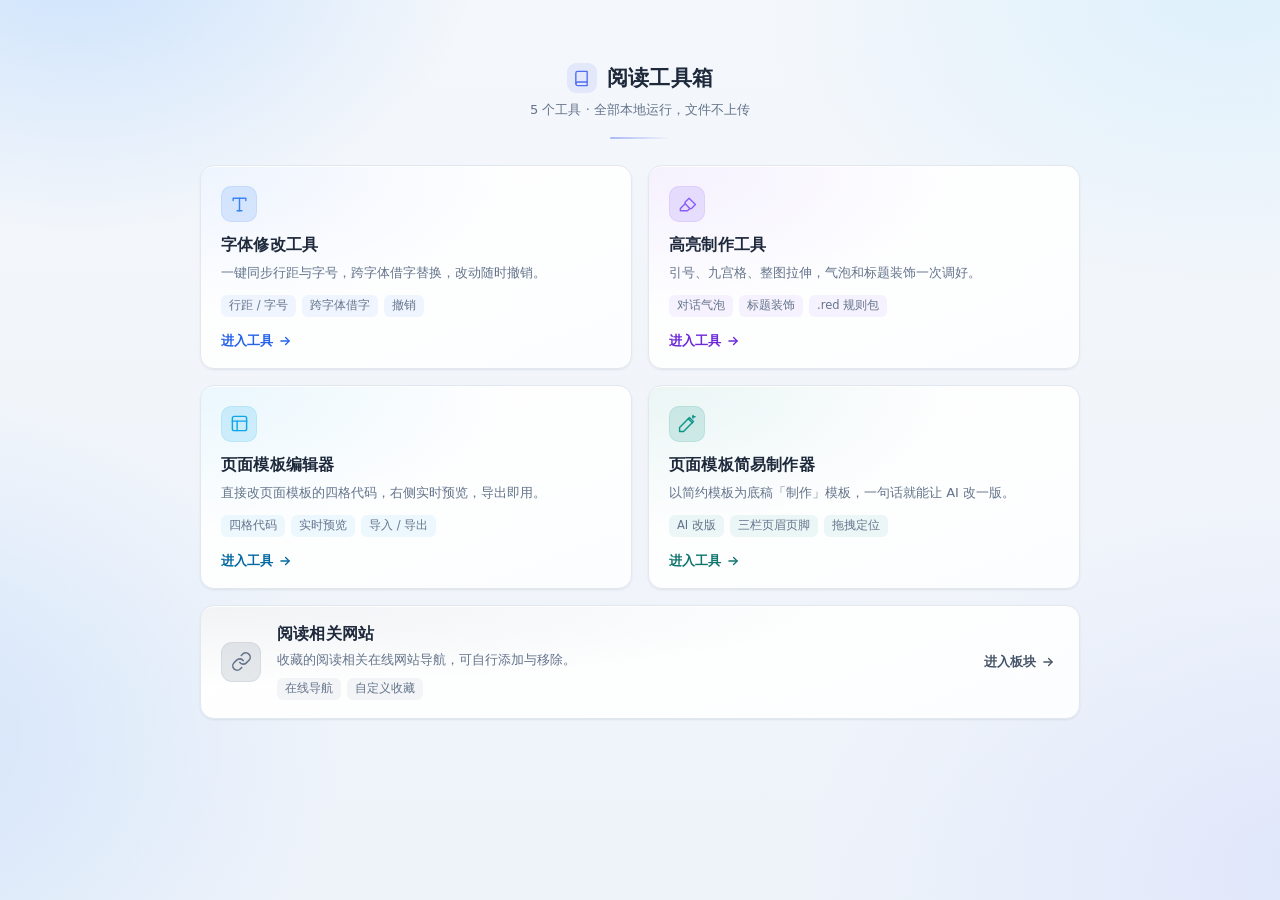
==== index.html @ 983c4b40 "sync: 2026-11-15 18:40" ====
<!DOCTYPE html>
<html lang="zh-CN">
<head>
<meta charset="UTF-8">
<meta name="viewport" content="width=device-width, initial-scale=1">
<title>阅读工具箱</title>
<style>
    :root {
        --bg: #f1f5f9;
        --panel: #ffffff;
        --text: #1e293b;
        --text2: #64748b;
        --text3: #94a3b8;
        --border: #e2e8f0;
        --accent: #4f6ef2;
        --tag-bg: #f1f5f9;
        --shadow: 0 1px 2px rgba(15,23,42,.05), 0 1px 3px rgba(15,23,42,.04);
        --shadow-h: 0 12px 26px -14px rgba(15,23,42,.35);
    }
    * { margin: 0; padding: 0; box-sizing: border-box; }
    body {
        font-family: "Microsoft YaHei", system-ui, -apple-system, sans-serif;
        background: var(--bg); color: var(--text);
        min-height: 100vh; display: flex; align-items: flex-start; justify-content: center;
        padding: 7vh 24px 8vh;
        -webkit-font-smoothing: antialiased;
    }
    body::before { content: ""; position: fixed; inset: 0; z-index: -1; pointer-events: none;
        background:
            radial-gradient(620px 440px at 6% -6%, rgba(147,197,253,.42), transparent 65%),
            radial-gradient(720px 480px at 96% -2%, rgba(186,230,253,.38), transparent 65%),
            radial-gradient(680px 540px at -8% 82%, rgba(96,165,250,.20), transparent 65%),
            radial-gradient(760px 580px at 102% 96%, rgba(165,180,252,.20), transparent 65%),
            linear-gradient(180deg, #f4f7fb 0%, #eef3fa 100%); }

    .wrap { width: 100%; max-width: 880px; }

    /* ---------- 标题区 ---------- */
    .hd { display: flex; flex-direction: column; align-items: center; gap: 8px; }
    .hd-t { display: flex; align-items: center; gap: 10px; }
    .hdic { width: 30px; height: 30px; border-radius: 9px; display: grid; place-items: center;
        background: rgba(79,110,242,.10); color: #4f6ef2; flex: none; }
    .hdic svg { width: 17px; height: 17px; }
    h1 { font-size: 21px; font-weight: 600; letter-spacing: .3px; }
    .sub { color: var(--text2); font-size: 13px; }
    .rule { width: 60px; height: 2px; border: 0; border-radius: 2px; margin: 18px auto 26px;
        background: linear-gradient(90deg, rgba(79,110,242,.45), rgba(79,110,242,0)); }

    /* ---------- 卡片网格 ---------- */
    /* 两行 1fr：不管哪张卡说明多一行，两行都会拉成同一高度；
       第三行是通栏那张，按内容高度走 */
    .grid { display: grid; grid-template-columns: 1fr 1fr; grid-template-rows: 1fr 1fr auto; gap: 16px; }
    @media (max-width: 720px) {
        /* 单列时一行一张卡，等高等得没意义，恢复逐卡自适应 */
        .grid { grid-template-columns: 1fr; grid-template-rows: none; grid-auto-rows: auto; }
    }
    a.card {
        --c: 79,110,242;
        --tint: .085;
        display: flex; flex-direction: column;
        position: relative; text-decoration: none; color: var(--text);
        background:
            radial-gradient(125% 125% at 0% 0%, rgba(var(--c), var(--tint)), rgba(var(--c), 0) 58%),
            linear-gradient(160deg, #ffffff 0%, #fcfdfe 100%);
        border: 1px solid var(--border);
        border-radius: 14px;
        padding: 20px 20px 18px;
        box-shadow: var(--shadow), inset 0 1px 0 rgba(255,255,255,.85);
        transition: transform .18s ease, box-shadow .18s ease, border-color .18s ease, background .18s ease;
    }
    a.card:hover { transform: translateY(-2px); border-color: rgba(var(--c), .32); box-shadow: var(--shadow-h);
        background:
            radial-gradient(125% 125% at 0% 0%, rgba(var(--c), .13), rgba(var(--c), 0) 58%),
            linear-gradient(160deg, #ffffff 0%, #fcfdfe 100%); }
    a.card:focus-visible { outline: 2px solid rgb(var(--c)); outline-offset: 3px; }

    /* 图标块 */
    .ic { width: 36px; height: 36px; border-radius: 10px; flex: none;
        display: grid; place-items: center;
        background: rgba(var(--c), .16);
        box-shadow: inset 0 0 0 1px rgba(var(--c), .10);
        color: rgb(var(--c));
        transition: background .18s ease, transform .18s ease, box-shadow .18s ease; }
    .ic svg { width: 19px; height: 19px; }
    a.card:hover .ic { background: rgba(var(--c), .24); box-shadow: inset 0 0 0 1px rgba(var(--c), .18); transform: translateY(-1px); }

    a.card h2 { font-size: 16px; font-weight: 600; margin: 13px 0 6px; letter-spacing: .2px; }
    a.card p { font-size: 13px; line-height: 1.65; color: var(--text2); }

    .tags { display: flex; flex-wrap: wrap; gap: 6px; margin-top: 12px; }
    .tags span { font-size: 11.5px; line-height: 1; padding: 5px 8px; border-radius: 6px;
        background: rgba(var(--c), .07); color: var(--text2); white-space: nowrap; }

    .go { margin-top: auto; padding-top: 15px; display: flex; align-items: center; gap: 5px;
        font-size: 13px; font-weight: 600; color: rgb(var(--ct, var(--c))); }
    .go svg { width: 14px; height: 14px; transition: transform .18s ease; }
    a.card:hover .go svg { transform: translateX(3px); }

    /* 第五张：通栏横排，补齐网格 */
    a.card.wide { grid-column: 1 / -1; flex-direction: row; align-items: center; gap: 16px; padding: 18px 20px; }
    a.card.wide .ic { width: 40px; height: 40px; border-radius: 11px; }
    a.card.wide .ic svg { width: 21px; height: 21px; }
    a.card.wide .wb { flex: 1; min-width: 0; }
    a.card.wide h2 { margin: 0 0 4px; }
    a.card.wide .tags { margin-top: 8px; }
    a.card.wide .go { margin: 0; padding: 0 4px 0 0; flex: none; }
    @media (max-width: 720px) {
        a.card.wide { flex-direction: column; align-items: stretch; padding: 20px 20px 18px; }
        a.card.wide .ic { width: 36px; height: 36px; border-radius: 10px; }
        a.card.wide .ic svg { width: 19px; height: 19px; }
        a.card.wide h2 { margin: 13px 0 6px; }
        a.card.wide .tags { margin-top: 12px; }
        a.card.wide .go { margin-top: auto; padding: 15px 0 0; }
    }

    /* 每卡主题色：--c 图标取色，--ct 文字取色（更深，保证对比度） */
    a.card.c-blue   { --c: 59,130,246;  --ct: 37,99,235; }
    a.card.c-violet { --c: 139,92,246;  --ct: 109,40,217; }
    a.card.c-sky    { --c: 14,165,233;  --ct: 3,105,161; }
    a.card.c-teal   { --c: 13,148,136;  --ct: 15,118,110; }
    a.card.c-slate  { --c: 100,116,139; --ct: 71,85,105; }

    @media (prefers-color-scheme: dark) {
        :root {
            --bg: #0b1220; --panel: #151e30; --text: #e2e8f0; --text2: #94a3b8; --text3: #7c8aa0;
            --border: rgba(255,255,255,.07); --accent: #60a5fa; --tag-bg: rgba(255,255,255,.05);
            --shadow: 0 1px 2px rgba(0,0,0,.3);
            --shadow-h: 0 14px 30px -16px rgba(0,0,0,.8);
        }
        body::before {
            background:
                radial-gradient(620px 440px at 6% -6%, rgba(37,99,235,.26), transparent 65%),
                radial-gradient(720px 480px at 96% -2%, rgba(14,116,144,.22), transparent 65%),
                radial-gradient(680px 540px at -8% 82%, rgba(30,64,175,.24), transparent 65%),
                radial-gradient(760px 580px at 102% 96%, rgba(79,70,229,.20), transparent 65%),
                linear-gradient(180deg, #0b1220 0%, #0e1729 100%);
        }
        .hdic { background: rgba(96,165,250,.14); color: #93b4f7; }
        a.card {
            background:
                radial-gradient(115% 130% at 100% 100%, rgba(var(--c), .12), rgba(var(--c), 0) 62%),
                linear-gradient(180deg, #18222f 0%, #131b28 100%);
            box-shadow: var(--shadow), inset 0 1px 0 rgba(255,255,255,.04);
        }
        a.card:hover {
            background:
                radial-gradient(115% 130% at 100% 100%, rgba(var(--c), .20), rgba(var(--c), 0) 62%),
                linear-gradient(180deg, #1a2432 0%, #141d2a 100%);
        }
        .ic { background: rgba(var(--c), .20); box-shadow: inset 0 0 0 1px rgba(var(--c), .16); }
        a.card:hover .ic { background: rgba(var(--c), .30); box-shadow: inset 0 0 0 1px rgba(var(--c), .26); }
        a.card.c-blue   { --c: 96,165,250;  --ct: 165,196,252; }
        a.card.c-violet { --c: 167,139,250; --ct: 196,181,253; }
        a.card.c-sky    { --c: 56,189,248;  --ct: 125,211,252; }
        a.card.c-teal   { --c: 45,212,191;  --ct: 153,246,228; }
        a.card.c-slate  { --c: 148,163,184; --ct: 203,213,225; }
    }
</style>
</head>
<body>
    <div class="wrap">
        <div class="hd">
            <div class="hd-t">
                <span class="hdic">
                    <svg viewBox="0 0 24 24" fill="none" stroke="currentColor" stroke-width="1.9" stroke-linecap="round" stroke-linejoin="round">
                        <path d="M4 19.5A2.5 2.5 0 0 1 6.5 17H20"/>
                        <path d="M6.5 2H20v20H6.5A2.5 2.5 0 0 1 4 19.5v-15A2.5 2.5 0 0 1 6.5 2z"/>
                    </svg>
                </span>
                <h1>阅读工具箱</h1>
            </div>
            <p class="sub">5 个工具 · 全部本地运行，文件不上传</p>
        </div>
        <hr class="rule">

        <div class="grid">
            <a class="card c-blue" href="font-tool.html?v=20261114c">
                <span class="ic">
                    <svg viewBox="0 0 24 24" fill="none" stroke="currentColor" stroke-width="1.8" stroke-linecap="round" stroke-linejoin="round">
                        <polyline points="4 7 4 4 20 4 20 7"/>
                        <line x1="9" y1="20" x2="15" y2="20"/>
                        <line x1="12" y1="4" x2="12" y2="20"/>
                    </svg>
                </span>
                <h2>字体修改工具</h2>
                <p>一键同步行距与字号，跨字体借字替换，改动随时撤销。</p>
                <div class="tags"><span>行距 / 字号</span><span>跨字体借字</span><span>撤销</span></div>
                <span class="go">进入工具
                    <svg viewBox="0 0 24 24" fill="none" stroke="currentColor" stroke-width="2.2" stroke-linecap="round" stroke-linejoin="round"><path d="M5 12h14"/><path d="m13 6 6 6-6 6"/></svg>
                </span>
            </a>

            <a class="card c-violet" href="highlight.html?v=20261114e">
                <span class="ic">
                    <svg viewBox="0 0 24 24" fill="none" stroke="currentColor" stroke-width="1.8" stroke-linecap="round" stroke-linejoin="round">
                        <path d="m9 11-6 6v3h9l3-3"/>
                        <path d="m22 12-4.6 4.6a2 2 0 0 1-2.8 0l-5.2-5.2a2 2 0 0 1 0-2.8L14 4z"/>
                    </svg>
                </span>
                <h2>高亮制作工具</h2>
                <p>引号、九宫格、整图拉伸，气泡和标题装饰一次调好。</p>
                <div class="tags"><span>对话气泡</span><span>标题装饰</span><span>.red 规则包</span></div>
                <span class="go">进入工具
                    <svg viewBox="0 0 24 24" fill="none" stroke="currentColor" stroke-width="2.2" stroke-linecap="round" stroke-linejoin="round"><path d="M5 12h14"/><path d="m13 6 6 6-6 6"/></svg>
                </span>
            </a>

            <a class="card c-sky" href="template-editor.html?v=20261114c">
                <span class="ic">
                    <svg viewBox="0 0 24 24" fill="none" stroke="currentColor" stroke-width="1.8" stroke-linecap="round" stroke-linejoin="round">
                        <rect x="3" y="3" width="18" height="18" rx="2.5"/>
                        <path d="M3 9h18"/><path d="M9 21V9"/>
                    </svg>
                </span>
                <h2>页面模板编辑器</h2>
                <p>直接改页面模板的四格代码，右侧实时预览，导出即用。</p>
                <div class="tags"><span>四格代码</span><span>实时预览</span><span>导入 / 导出</span></div>
                <span class="go">进入工具
                    <svg viewBox="0 0 24 24" fill="none" stroke="currentColor" stroke-width="2.2" stroke-linecap="round" stroke-linejoin="round"><path d="M5 12h14"/><path d="m13 6 6 6-6 6"/></svg>
                </span>
            </a>

            <a class="card c-teal" href="template-maker.html?v=20261115d">
                <span class="ic">
                    <svg viewBox="0 0 24 24" fill="none" stroke="currentColor" stroke-width="1.8" stroke-linecap="round" stroke-linejoin="round">
                        <path d="M14.5 4.5 19.5 9.5 7 22H2v-5z"/>
                        <path d="M13 6 18 11"/>
                        <path d="M19 2v3"/><path d="M21.5 3.5h-3"/>
                    </svg>
                </span>
                <h2>页面模板简易制作器</h2>
                <p>以简约模板为底稿「制作」模板，一句话就能让 AI 改一版。</p>
                <div class="tags"><span>AI 改版</span><span>三栏页眉页脚</span><span>拖拽定位</span></div>
                <span class="go">进入工具
                    <svg viewBox="0 0 24 24" fill="none" stroke="currentColor" stroke-width="2.2" stroke-linecap="round" stroke-linejoin="round"><path d="M5 12h14"/><path d="m13 6 6 6-6 6"/></svg>
                </span>
            </a>

            <a class="card c-slate wide" href="links.html?v=20261114c">
                <span class="ic">
                    <svg viewBox="0 0 24 24" fill="none" stroke="currentColor" stroke-width="1.8" stroke-linecap="round" stroke-linejoin="round">
                        <path d="M10 13a5 5 0 0 0 7.54.54l3-3a5 5 0 0 0-7.07-7.07l-1.72 1.71"/>
                        <path d="M14 11a5 5 0 0 0-7.54-.54l-3 3a5 5 0 0 0 7.07 7.07l1.71-1.71"/>
                    </svg>
                </span>
                <div class="wb">
                    <h2>阅读相关网站</h2>
                    <p>收藏的阅读相关在线网站导航，可自行添加与移除。</p>
                    <div class="tags"><span>在线导航</span><span>自定义收藏</span></div>
                </div>
                <span class="go">进入板块
                    <svg viewBox="0 0 24 24" fill="none" stroke="currentColor" stroke-width="2.2" stroke-linecap="round" stroke-linejoin="round"><path d="M5 12h14"/><path d="m13 6 6 6-6 6"/></svg>
                </span>
            </a>
        </div>
    </div>
</body>
</html>
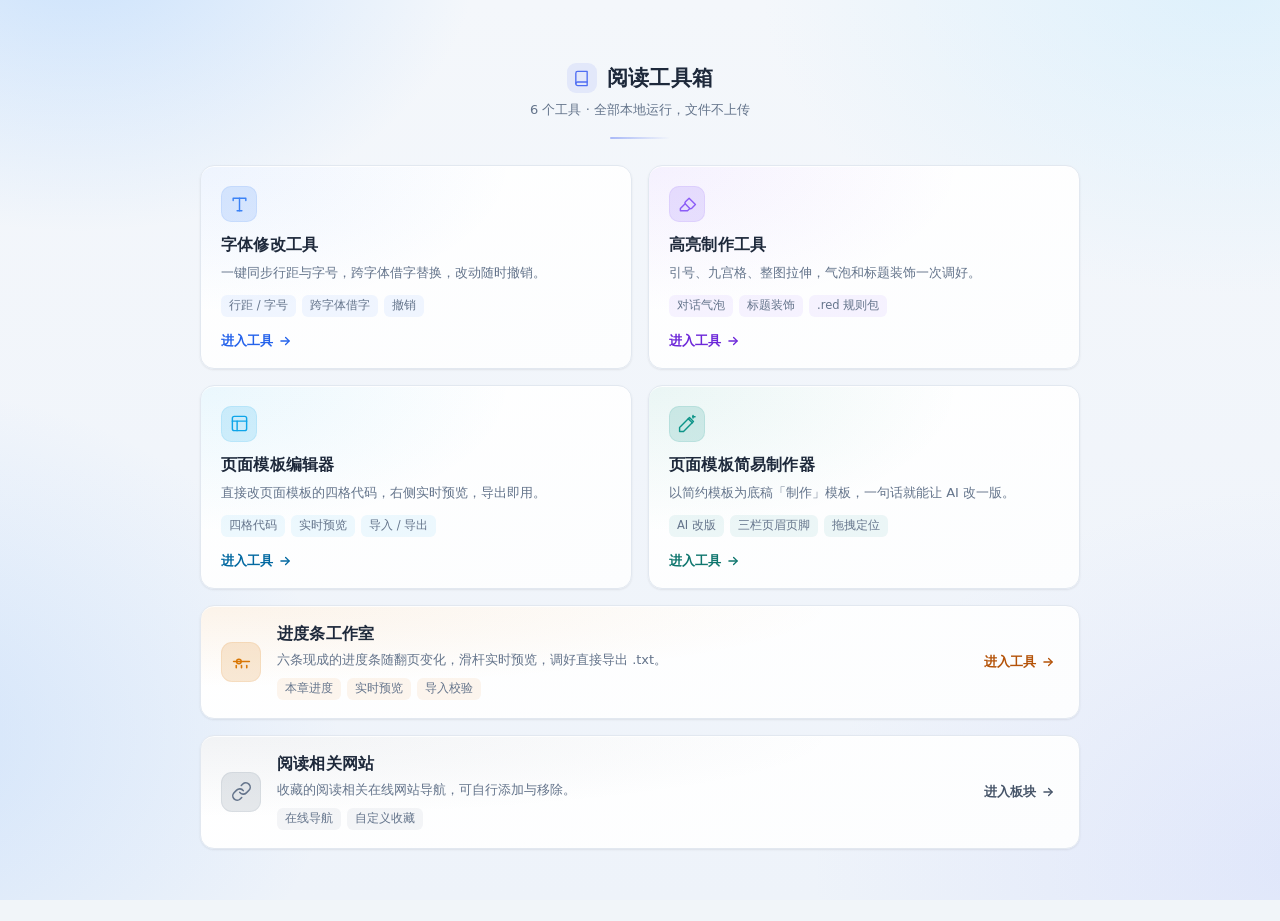
==== commit f3509f74: "sync: 2026-11-15 18:51" ====
--- a/index.html
+++ b/index.html
@@ -49,7 +49,7 @@
     /* ---------- 卡片网格 ---------- */
     /* 两行 1fr：不管哪张卡说明多一行，两行都会拉成同一高度；
        第三行是通栏那张，按内容高度走 */
-    .grid { display: grid; grid-template-columns: 1fr 1fr; grid-template-rows: 1fr 1fr auto; gap: 16px; }
+    .grid { display: grid; grid-template-columns: 1fr 1fr; grid-template-rows: 1fr 1fr auto auto; gap: 16px; }
     @media (max-width: 720px) {
         /* 单列时一行一张卡，等高等得没意义，恢复逐卡自适应 */
         .grid { grid-template-columns: 1fr; grid-template-rows: none; grid-auto-rows: auto; }
@@ -119,6 +119,7 @@
     a.card.c-sky    { --c: 14,165,233;  --ct: 3,105,161; }
     a.card.c-teal   { --c: 13,148,136;  --ct: 15,118,110; }
     a.card.c-slate  { --c: 100,116,139; --ct: 71,85,105; }
+    a.card.c-amber  { --c: 217,119,6;   --ct: 180,83,9; }
 
     @media (prefers-color-scheme: dark) {
         :root {
@@ -154,6 +155,7 @@
         a.card.c-sky    { --c: 56,189,248;  --ct: 125,211,252; }
         a.card.c-teal   { --c: 45,212,191;  --ct: 153,246,228; }
         a.card.c-slate  { --c: 148,163,184; --ct: 203,213,225; }
+        a.card.c-amber  { --c: 251,191,36;  --ct: 253,224,71; }
     }
 </style>
 </head>
@@ -169,7 +171,7 @@
                 </span>
                 <h1>阅读工具箱</h1>
             </div>
-            <p class="sub">5 个工具 · 全部本地运行，文件不上传</p>
+            <p class="sub">6 个工具 · 全部本地运行，文件不上传</p>
         </div>
         <hr class="rule">
 
@@ -231,6 +233,24 @@
                 <h2>页面模板简易制作器</h2>
                 <p>以简约模板为底稿「制作」模板，一句话就能让 AI 改一版。</p>
                 <div class="tags"><span>AI 改版</span><span>三栏页眉页脚</span><span>拖拽定位</span></div>
+                <span class="go">进入工具
+                    <svg viewBox="0 0 24 24" fill="none" stroke="currentColor" stroke-width="2.2" stroke-linecap="round" stroke-linejoin="round"><path d="M5 12h14"/><path d="m13 6 6 6-6 6"/></svg>
+                </span>
+            </a>
+
+            <a class="card c-amber wide" href="pbar-studio.html?v=20261115a">
+                <span class="ic">
+                    <svg viewBox="0 0 24 24" fill="none" stroke="currentColor" stroke-width="1.8" stroke-linecap="round" stroke-linejoin="round">
+                        <path d="M3 12h18"/>
+                        <circle cx="9" cy="12" r="2.6"/>
+                        <path d="M6 16.5v2.5"/><path d="M12 16.5v2.5"/><path d="M18 16.5v2.5"/>
+                    </svg>
+                </span>
+                <div class="wb">
+                    <h2>进度条工作室</h2>
+                    <p>六条现成的进度条随翻页变化，滑杆实时预览，调好直接导出 .txt。</p>
+                    <div class="tags"><span>本章进度</span><span>实时预览</span><span>导入校验</span></div>
+                </div>
                 <span class="go">进入工具
                     <svg viewBox="0 0 24 24" fill="none" stroke="currentColor" stroke-width="2.2" stroke-linecap="round" stroke-linejoin="round"><path d="M5 12h14"/><path d="m13 6 6 6-6 6"/></svg>
                 </span>
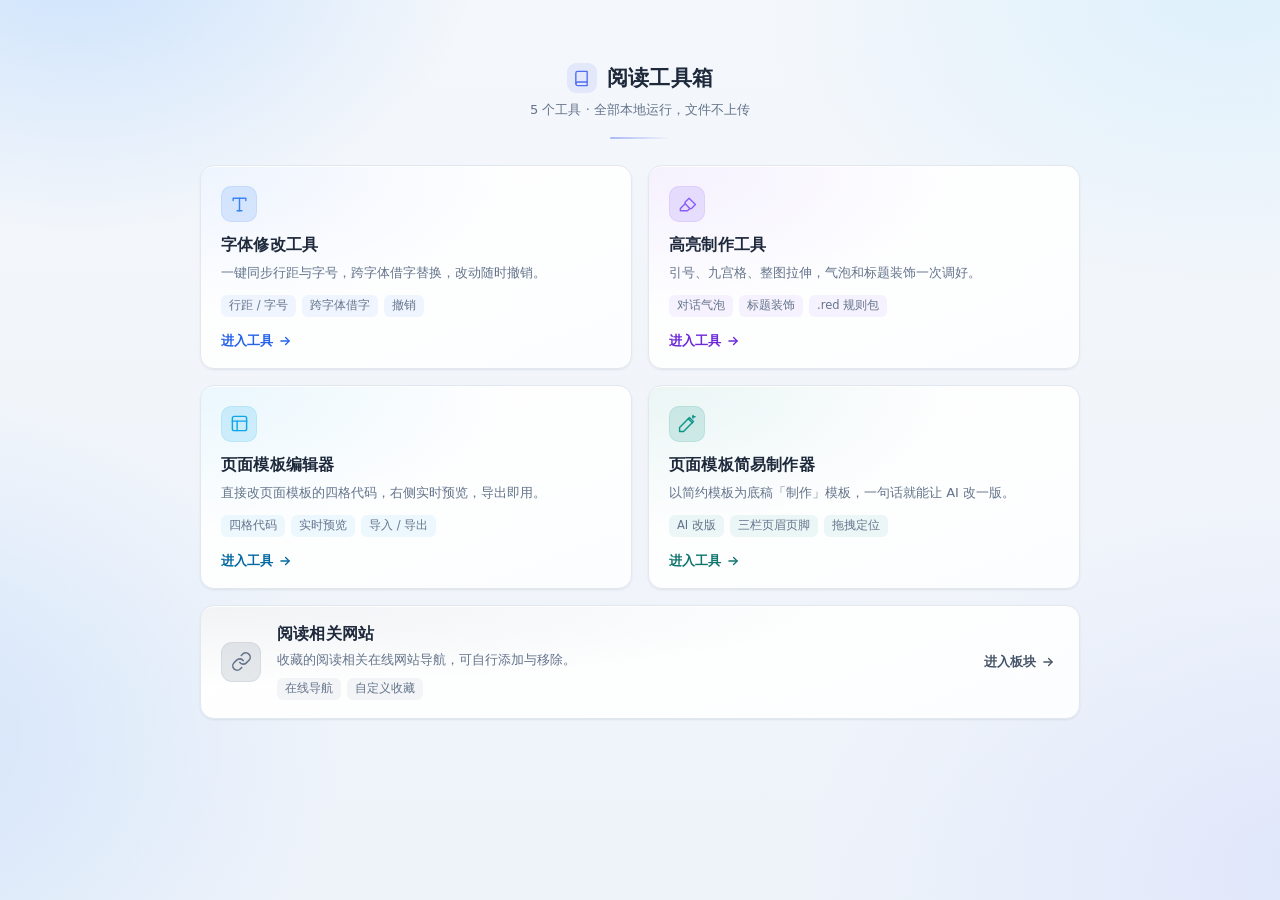
==== commit d3849da8: "sync: 2026-11-15 19:00" ====
--- a/index.html
+++ b/index.html
@@ -49,7 +49,7 @@
     /* ---------- 卡片网格 ---------- */
     /* 两行 1fr：不管哪张卡说明多一行，两行都会拉成同一高度；
        第三行是通栏那张，按内容高度走 */
-    .grid { display: grid; grid-template-columns: 1fr 1fr; grid-template-rows: 1fr 1fr auto auto; gap: 16px; }
+    .grid { display: grid; grid-template-columns: 1fr 1fr; grid-template-rows: 1fr 1fr auto; gap: 16px; }
     @media (max-width: 720px) {
         /* 单列时一行一张卡，等高等得没意义，恢复逐卡自适应 */
         .grid { grid-template-columns: 1fr; grid-template-rows: none; grid-auto-rows: auto; }
@@ -118,8 +118,8 @@
     a.card.c-violet { --c: 139,92,246;  --ct: 109,40,217; }
     a.card.c-sky    { --c: 14,165,233;  --ct: 3,105,161; }
     a.card.c-teal   { --c: 13,148,136;  --ct: 15,118,110; }
-    a.card.c-slate  { --c: 100,116,139; --ct: 71,85,105; }
-    a.card.c-amber  { --c: 217,119,6;   --ct: 180,83,9; }
+    a.card.c-slate  { --c: 100,116,139; --ct: 71,85,105; }+
 
     @media (prefers-color-scheme: dark) {
         :root {
@@ -154,8 +154,8 @@
         a.card.c-violet { --c: 167,139,250; --ct: 196,181,253; }
         a.card.c-sky    { --c: 56,189,248;  --ct: 125,211,252; }
         a.card.c-teal   { --c: 45,212,191;  --ct: 153,246,228; }
-        a.card.c-slate  { --c: 148,163,184; --ct: 203,213,225; }
-        a.card.c-amber  { --c: 251,191,36;  --ct: 253,224,71; }
+        a.card.c-slate  { --c: 148,163,184; --ct: 203,213,225; }+
     }
 </style>
 </head>
@@ -171,7 +171,7 @@
                 </span>
                 <h1>阅读工具箱</h1>
             </div>
-            <p class="sub">6 个工具 · 全部本地运行，文件不上传</p>
+            <p class="sub">5 个工具 · 全部本地运行，文件不上传</p>
         </div>
         <hr class="rule">
 
@@ -233,24 +233,6 @@
                 <h2>页面模板简易制作器</h2>
                 <p>以简约模板为底稿「制作」模板，一句话就能让 AI 改一版。</p>
                 <div class="tags"><span>AI 改版</span><span>三栏页眉页脚</span><span>拖拽定位</span></div>
-                <span class="go">进入工具
-                    <svg viewBox="0 0 24 24" fill="none" stroke="currentColor" stroke-width="2.2" stroke-linecap="round" stroke-linejoin="round"><path d="M5 12h14"/><path d="m13 6 6 6-6 6"/></svg>
-                </span>
-            </a>
-
-            <a class="card c-amber wide" href="pbar-studio.html?v=20261115a">
-                <span class="ic">
-                    <svg viewBox="0 0 24 24" fill="none" stroke="currentColor" stroke-width="1.8" stroke-linecap="round" stroke-linejoin="round">
-                        <path d="M3 12h18"/>
-                        <circle cx="9" cy="12" r="2.6"/>
-                        <path d="M6 16.5v2.5"/><path d="M12 16.5v2.5"/><path d="M18 16.5v2.5"/>
-                    </svg>
-                </span>
-                <div class="wb">
-                    <h2>进度条工作室</h2>
-                    <p>六条现成的进度条随翻页变化，滑杆实时预览，调好直接导出 .txt。</p>
-                    <div class="tags"><span>本章进度</span><span>实时预览</span><span>导入校验</span></div>
-                </div>
                 <span class="go">进入工具
                     <svg viewBox="0 0 24 24" fill="none" stroke="currentColor" stroke-width="2.2" stroke-linecap="round" stroke-linejoin="round"><path d="M5 12h14"/><path d="m13 6 6 6-6 6"/></svg>
                 </span>
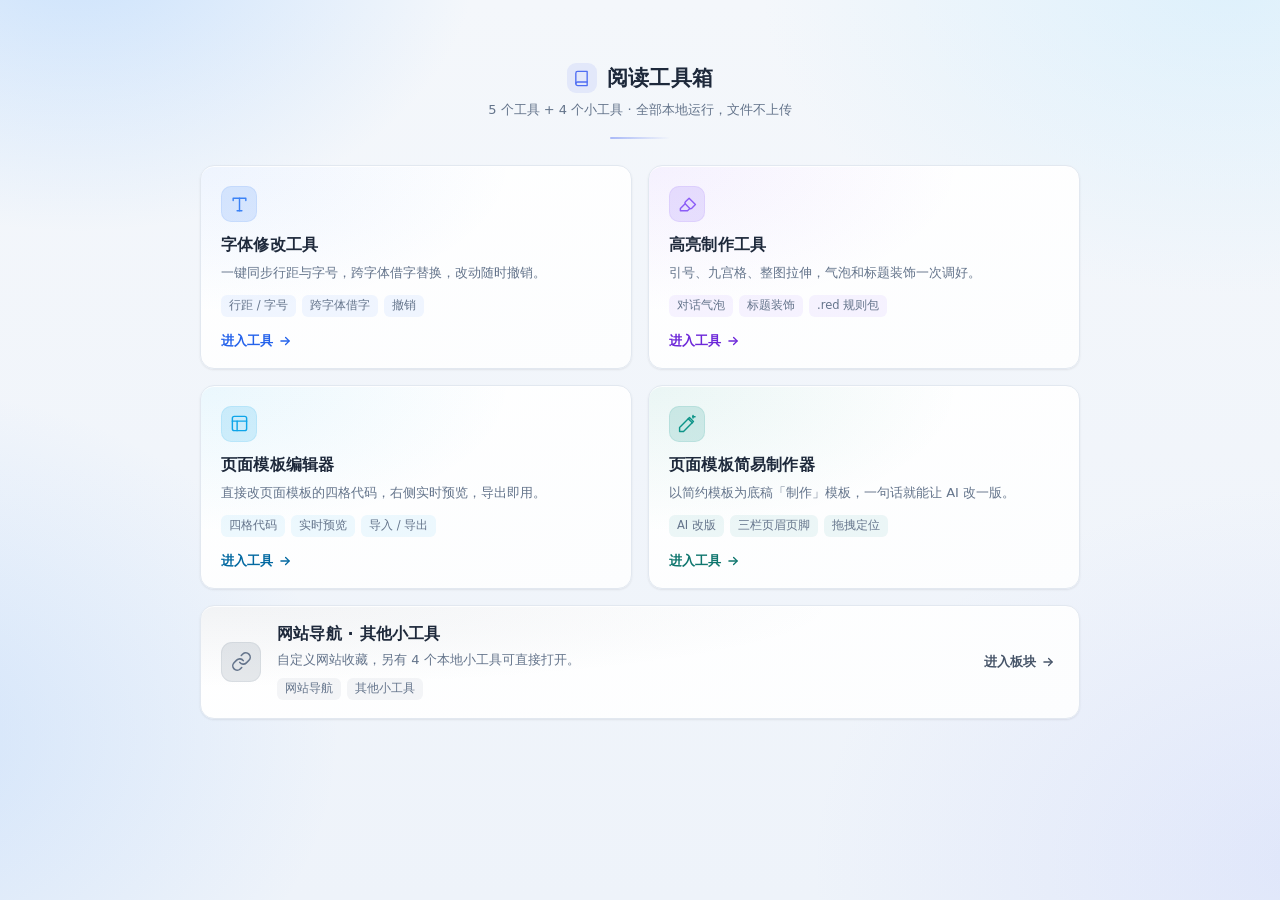
==== commit 83b76c37: "sync: 2026-11-28 18:22" ====
--- a/index.html
+++ b/index.html
@@ -2,6 +2,11 @@
 <html lang="zh-CN">
 <head>
 <meta charset="UTF-8">
+<link rel="icon" href="favicon.ico" sizes="any">
+<link rel="icon" href="favicon.svg" type="image/svg+xml">
+<link rel="icon" href="icon-192.png" type="image/png" sizes="192x192">
+<link rel="apple-touch-icon" href="apple-touch-icon.png">
+<meta name="theme-color" content="#4f6ef2">
 <meta name="viewport" content="width=device-width, initial-scale=1">
 <title>阅读工具箱</title>
 <style>
@@ -118,8 +123,7 @@
     a.card.c-violet { --c: 139,92,246;  --ct: 109,40,217; }
     a.card.c-sky    { --c: 14,165,233;  --ct: 3,105,161; }
     a.card.c-teal   { --c: 13,148,136;  --ct: 15,118,110; }
-    a.card.c-slate  { --c: 100,116,139; --ct: 71,85,105; }-
+    a.card.c-slate  { --c: 100,116,139; --ct: 71,85,105; }
 
     @media (prefers-color-scheme: dark) {
         :root {
@@ -154,8 +158,7 @@
         a.card.c-violet { --c: 167,139,250; --ct: 196,181,253; }
         a.card.c-sky    { --c: 56,189,248;  --ct: 125,211,252; }
         a.card.c-teal   { --c: 45,212,191;  --ct: 153,246,228; }
-        a.card.c-slate  { --c: 148,163,184; --ct: 203,213,225; }-
+        a.card.c-slate  { --c: 148,163,184; --ct: 203,213,225; }
     }
 </style>
 </head>
@@ -171,12 +174,12 @@
                 </span>
                 <h1>阅读工具箱</h1>
             </div>
-            <p class="sub">5 个工具 · 全部本地运行，文件不上传</p>
+            <p class="sub">5 个工具 + 4 个小工具 · 全部本地运行，文件不上传</p>
         </div>
         <hr class="rule">
 
         <div class="grid">
-            <a class="card c-blue" href="font-tool.html?v=20261114c">
+            <a class="card c-blue" href="font-tool.html?v=20261128">
                 <span class="ic">
                     <svg viewBox="0 0 24 24" fill="none" stroke="currentColor" stroke-width="1.8" stroke-linecap="round" stroke-linejoin="round">
                         <polyline points="4 7 4 4 20 4 20 7"/>
@@ -192,7 +195,7 @@
                 </span>
             </a>
 
-            <a class="card c-violet" href="highlight.html?v=20261114e">
+            <a class="card c-violet" href="highlight.html?v=20261128">
                 <span class="ic">
                     <svg viewBox="0 0 24 24" fill="none" stroke="currentColor" stroke-width="1.8" stroke-linecap="round" stroke-linejoin="round">
                         <path d="m9 11-6 6v3h9l3-3"/>
@@ -207,7 +210,7 @@
                 </span>
             </a>
 
-            <a class="card c-sky" href="template-editor.html?v=20261114c">
+            <a class="card c-sky" href="template-editor.html?v=20261128">
                 <span class="ic">
                     <svg viewBox="0 0 24 24" fill="none" stroke="currentColor" stroke-width="1.8" stroke-linecap="round" stroke-linejoin="round">
                         <rect x="3" y="3" width="18" height="18" rx="2.5"/>
@@ -222,7 +225,7 @@
                 </span>
             </a>
 
-            <a class="card c-teal" href="template-maker.html?v=20261115d">
+            <a class="card c-teal" href="template-maker.html?v=20261128">
                 <span class="ic">
                     <svg viewBox="0 0 24 24" fill="none" stroke="currentColor" stroke-width="1.8" stroke-linecap="round" stroke-linejoin="round">
                         <path d="M14.5 4.5 19.5 9.5 7 22H2v-5z"/>
@@ -238,7 +241,7 @@
                 </span>
             </a>
 
-            <a class="card c-slate wide" href="links.html?v=20261114c">
+            <a class="card c-slate wide" href="links.html?v=20261128">
                 <span class="ic">
                     <svg viewBox="0 0 24 24" fill="none" stroke="currentColor" stroke-width="1.8" stroke-linecap="round" stroke-linejoin="round">
                         <path d="M10 13a5 5 0 0 0 7.54.54l3-3a5 5 0 0 0-7.07-7.07l-1.72 1.71"/>
@@ -246,9 +249,9 @@
                     </svg>
                 </span>
                 <div class="wb">
-                    <h2>阅读相关网站</h2>
-                    <p>收藏的阅读相关在线网站导航，可自行添加与移除。</p>
-                    <div class="tags"><span>在线导航</span><span>自定义收藏</span></div>
+                    <h2>网站导航 · 其他小工具</h2>
+                    <p>自定义网站收藏，另有 4 个本地小工具可直接打开。</p>
+                    <div class="tags"><span>网站导航</span><span>其他小工具</span></div>
                 </div>
                 <span class="go">进入板块
                     <svg viewBox="0 0 24 24" fill="none" stroke="currentColor" stroke-width="2.2" stroke-linecap="round" stroke-linejoin="round"><path d="M5 12h14"/><path d="m13 6 6 6-6 6"/></svg>
